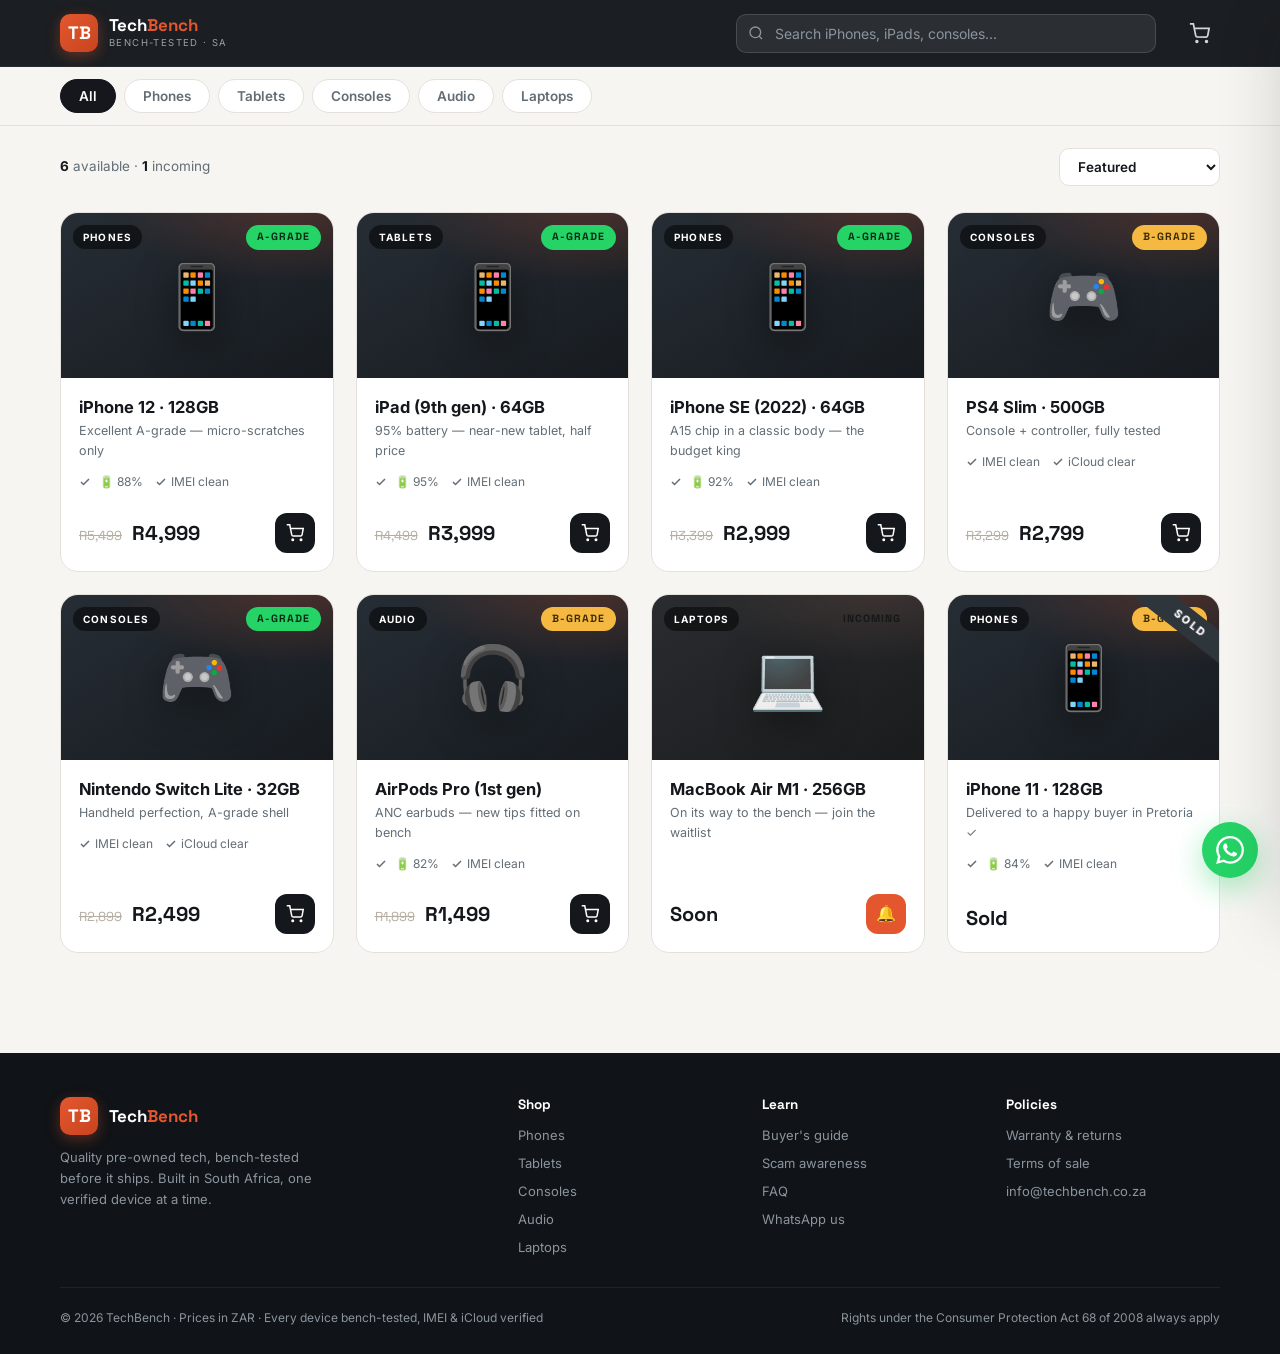
==== store/index.html @ cd95a1be "Add TechBench Store: JS storefront — catalog w/ filter+sort+search, product details, cart w/ localSt" ====
<!DOCTYPE html>
<html lang="en-ZA">
<head>
<meta charset="UTF-8">
<meta name="viewport" content="width=device-width, initial-scale=1.0">
<title>TechBench Store — Bench-Tested Pre-Owned Tech, South Africa</title>
<meta name="description" content="Shop quality pre-owned iPhones, iPads and tech in South Africa. Every device bench-tested, IMEI verified, honest grades, free delivery, warranty. Checkout via WhatsApp.">
<meta name="theme-color" content="#14171b">
<meta property="og:title" content="TechBench Store — Bench-Tested Pre-Owned Tech">
<meta property="og:description" content="Quality pre-owned tech, bench-tested before it ships. Free delivery, warranty, WhatsApp checkout.">
<meta property="og:type" content="website">
<link rel="icon" href="data:image/svg+xml,<svg xmlns='http://www.w3.org/2000/svg' viewBox='0 0 100 100'><rect width='100' height='100' rx='20' fill='%23e4572e'/><text x='50' y='68' font-size='52' font-weight='bold' font-family='Arial' fill='white' text-anchor='middle'>TB</text></svg>">
<link rel="preconnect" href="https://fonts.googleapis.com">
<link rel="preconnect" href="https://fonts.gstatic.com" crossorigin>
<link href="https://fonts.googleapis.com/css2?family=Space+Grotesk:wght@400;500;600;700&family=Inter:wght@400;500;600;700;800&display=swap" rel="stylesheet">
<link rel="stylesheet" href="css/styles.css">
</head>
<body>

<!-- ============ HEADER ============ -->
<header class="store-header">
  <div class="wrap header-row">
    <a class="brand" href="#/" data-link>
      <div class="logo">TB</div>
      <div>
        <div class="brand-name">Tech<span>Bench</span></div>
        <div class="brand-tag">Bench-tested · SA</div>
      </div>
    </a>
    <div class="header-search">
      <svg class="s-ic" viewBox="0 0 24 24" fill="none" stroke="currentColor" stroke-width="2"><circle cx="11" cy="11" r="8"/><path d="M21 21l-4.35-4.35"/></svg>
      <input type="search" id="search-input" placeholder="Search iPhones, iPads, consoles..." autocomplete="off">
    </div>
    <div class="header-actions">
      <button class="icon-btn" id="open-cart" aria-label="Open cart">
        <svg viewBox="0 0 24 24" fill="none" stroke="currentColor" stroke-width="2"><circle cx="9" cy="21" r="1"/><circle cx="20" cy="21" r="1"/><path d="M1 1h4l2.68 13.39a2 2 0 002 1.61h9.72a2 2 0 002-1.61L23 6H6"/></svg>
        <span class="cart-count empty" id="cart-count">0</span>
      </button>
    </div>
  </div>
</header>

<!-- ============ CATEGORY CHIPS ============ -->
<div class="chips-bar">
  <div class="chips" id="category-chips"></div>
</div>

<!-- ============ MAIN VIEW (router target) ============ -->
<main id="view" class="wrap"></main>

<!-- ============ FOOTER ============ -->
<footer class="store-footer">
  <div class="wrap">
    <div class="f-grid">
      <div>
        <div class="brand" style="margin-bottom:12px;">
          <div class="logo">TB</div>
          <div><div class="brand-name">Tech<span>Bench</span></div></div>
        </div>
        <p style="max-width:260px;font-size:13px;">Quality pre-owned tech, bench-tested before it ships. Built in South Africa, one verified device at a time.</p>
      </div>
      <div>
        <h4>Shop</h4>
        <ul id="footer-cats"></ul>
      </div>
      <div>
        <h4>Learn</h4>
        <ul>
          <li><a href="https://tx0sh1.github.io/techbench/v2/#guide">Buyer's guide</a></li>
          <li><a href="https://tx0sh1.github.io/techbench/v2/#guide">Scam awareness</a></li>
          <li><a href="https://tx0sh1.github.io/techbench/v2/#faq">FAQ</a></li>
          <li><a href="https://wa.me/27XXXXXXXXX">WhatsApp us</a></li>
        </ul>
      </div>
      <div>
        <h4>Policies</h4>
        <ul>
          <li><a href="https://tx0sh1.github.io/techbench/v2/#faq">Warranty &amp; returns</a></li>
          <li><a href="https://tx0sh1.github.io/techbench/v2/#faq">Terms of sale</a></li>
          <li><a href="mailto:info@techbench.co.za">info@techbench.co.za</a></li>
        </ul>
      </div>
    </div>
    <div class="f-bottom">
      <span>© 2026 TechBench · Prices in ZAR · Every device bench-tested, IMEI &amp; iCloud verified</span>
      <span>Rights under the Consumer Protection Act 68 of 2008 always apply</span>
    </div>
  </div>
</footer>

<!-- ============ CART DRAWER ============ -->
<div class="cart-overlay" id="cart-overlay"></div>
<aside class="cart-drawer" id="cart-drawer">
  <div class="cart-head">
    <h3>Your cart</h3>
    <button class="cart-close" id="cart-close" aria-label="Close cart">✕</button>
  </div>
  <div class="cart-items" id="cart-items"></div>
  <div class="cart-foot" id="cart-foot"></div>
</aside>

<!-- floating WhatsApp -->
<a class="float-wa" href="https://wa.me/27XXXXXXXXX?text=Hi%20TechBench!" aria-label="Chat on WhatsApp">
  <svg viewBox="0 0 24 24" fill="currentColor"><path d="M17.472 14.382c-.297-.149-1.758-.867-2.03-.967-.273-.099-.471-.148-.67.15-.197.297-.767.966-.94 1.164-.173.199-.347.223-.644.075-.297-.15-1.255-.463-2.39-1.475-.883-.788-1.48-1.761-1.653-2.059-.173-.297-.018-.458.13-.606.134-.133.297-.347.446-.52.149-.174.198-.298.298-.497.099-.198.05-.371-.025-.52-.075-.149-.669-1.612-.916-2.207-.242-.579-.487-.5-.669-.51-.173-.008-.371-.01-.57-.01-.198 0-.52.074-.792.372-.272.297-1.04 1.016-1.04 2.479 0 1.462 1.065 2.875 1.213 3.074.149.198 2.096 3.2 5.077 4.487.709.306 1.262.489 1.694.625.712.227 1.36.195 1.871.118.571-.085 1.758-.719 2.006-1.413.248-.694.248-1.289.173-1.413-.074-.124-.272-.198-.57-.347m-5.421 7.403h-.004a9.87 9.87 0 01-5.031-1.378l-.361-.214-3.741.982.998-3.648-.235-.374a9.86 9.86 0 01-1.51-5.26c.001-5.45 4.436-9.884 9.888-9.884 2.64 0 5.122 1.03 6.988 2.898a9.825 9.825 0 012.893 6.994c-.003 5.45-4.437 9.884-9.885 9.884m8.413-18.297A11.815 11.815 0 0012.05 0C5.495 0 .16 5.335.157 11.892c0 2.096.547 4.142 1.588 5.945L.057 24l6.305-1.654a11.882 11.882 0 005.683 1.448h.005c6.554 0 11.89-5.335 11.893-11.893a11.821 11.821 0 00-3.48-8.413z"/></svg>
</a>

<div class="toast-wrap" id="toast-wrap"></div>

<script src="js/data.js"></script>
<script src="js/engine.js"></script>
<script src="js/views/catalog.js"></script>
<script src="js/views/product.js"></script>
<script src="js/views/cart.js"></script>
<script src="js/views/checkout.js"></script>
<script src="js/app.js"></script>
</body>
</html>
---- store/css/styles.css ----
/* ============================================================
   TechBench Store — Design System
   Workbench orange + tool steel + warm paper. Mobile-first.
   ============================================================ */
:root {
  --ink: #14171b;
  --ink-2: #1e2329;
  --paper: #f6f5f2;
  --paper-2: #ffffff;
  --orange: #e4572e;
  --orange-dark: #c7441f;
  --orange-soft: #fdeee8;
  --steel: #2e353b;
  --muted: #626d76;
  --line: #e4e1da;
  --green: #25D366;
  --green-dark: #1da851;
  --gold: #f5b942;
  --red: #d64545;
  --shadow-sm: 0 2px 8px rgba(20,23,27,.06);
  --shadow-md: 0 8px 28px rgba(20,23,27,.10);
  --shadow-lg: 0 20px 60px rgba(20,23,27,.16);
  --radius: 14px;
  --radius-lg: 20px;
  --font-display: 'Space Grotesk', system-ui, sans-serif;
  --font-body: 'Inter', system-ui, -apple-system, sans-serif;
  --header-h: 66px;
}
* { margin: 0; padding: 0; box-sizing: border-box; }
html { scroll-behavior: smooth; }
body {
  font-family: var(--font-body);
  background: var(--paper);
  color: var(--ink);
  line-height: 1.6;
  -webkit-font-smoothing: antialiased;
}
h1,h2,h3,h4 { font-family: var(--font-display); line-height: 1.2; }
a { color: var(--orange); }
button { font-family: var(--font-body); cursor: pointer; }
img { max-width: 100%; display: block; }
.wrap { max-width: 1200px; margin: 0 auto; padding: 0 20px; }
.hidden { display: none !important; }

/* ============ HEADER ============ */
.store-header {
  position: sticky; top: 0; z-index: 200;
  background: rgba(20,23,27,.97);
  backdrop-filter: blur(10px);
  color: #fff;
  border-bottom: 1px solid rgba(255,255,255,.06);
}
.header-row { display: flex; align-items: center; gap: 14px; height: var(--header-h); }
.brand { display: flex; align-items: center; gap: 11px; text-decoration: none; color: #fff; }
.brand .logo {
  width: 38px; height: 38px; border-radius: 10px;
  background: linear-gradient(135deg, var(--orange), var(--orange-dark));
  display: flex; align-items: center; justify-content: center;
  font-family: var(--font-display); font-weight: 700; font-size: 18px;
  box-shadow: 0 4px 14px rgba(228,87,46,.35);
}
.brand-name { font-family: var(--font-display); font-weight: 700; font-size: 17px; line-height: 1.1; }
.brand-name span { color: var(--orange); }
.brand-tag { font-size: 9.5px; color: #9aa3ab; letter-spacing: 1.4px; text-transform: uppercase; }
.header-search { flex: 1; max-width: 420px; margin-left: auto; position: relative; }
.header-search input {
  width: 100%;
  padding: 10px 16px 10px 38px;
  border-radius: 10px;
  border: 1px solid rgba(255,255,255,.14);
  background: rgba(255,255,255,.07);
  color: #fff;
  font-size: 14px;
  outline: none;
  font-family: var(--font-body);
}
.header-search input::placeholder { color: #8b959e; }
.header-search input:focus { border-color: var(--orange); }
.header-search .s-ic {
  position: absolute; left: 12px; top: 50%; transform: translateY(-50%);
  width: 16px; height: 16px; color: #8b959e;
}
.header-actions { display: flex; align-items: center; gap: 8px; margin-left: 8px; }
.icon-btn {
  background: none; border: none; color: #cfd6db;
  width: 42px; height: 42px; border-radius: 10px;
  display: flex; align-items: center; justify-content: center;
  position: relative;
  transition: background .15s;
}
.icon-btn:hover { background: rgba(255,255,255,.08); color: #fff; }
.icon-btn svg { width: 21px; height: 21px; }
.cart-count {
  position: absolute; top: 4px; right: 3px;
  background: var(--orange); color: #fff;
  font-size: 10.5px; font-weight: 800;
  min-width: 18px; height: 18px;
  border-radius: 999px;
  display: flex; align-items: center; justify-content: center;
  padding: 0 5px;
  font-family: var(--font-display);
  border: 2px solid var(--ink);
}
.cart-count.empty { display: none; }

/* ============ CATEGORY CHIPS ============ */
.chips-bar {
  position: sticky; top: var(--header-h); z-index: 150;
  background: rgba(246,245,242,.95);
  backdrop-filter: blur(8px);
  border-bottom: 1px solid var(--line);
  padding: 10px 0;
}
.chips { display: flex; gap: 8px; overflow-x: auto; padding: 2px 20px; max-width: 1200px; margin: 0 auto; scrollbar-width: none; }
.chips::-webkit-scrollbar { display: none; }
.chip {
  white-space: nowrap;
  padding: 8px 18px;
  border-radius: 999px;
  border: 1.5px solid var(--line);
  background: var(--paper-2);
  font-size: 13.5px;
  font-weight: 600;
  color: var(--muted);
  transition: all .15s;
  font-family: var(--font-body);
}
.chip:hover { border-color: var(--orange); color: var(--orange); }
.chip.active { background: var(--ink); color: #fff; border-color: var(--ink); }

/* ============ CATALOG TOOLBAR ============ */
.toolbar { display: flex; align-items: center; gap: 12px; padding: 22px 0 6px; flex-wrap: wrap; }
.toolbar .result-count { font-size: 13.5px; color: var(--muted); margin-right: auto; }
.toolbar .result-count b { color: var(--ink); }
.sort-select {
  padding: 9px 14px;
  border-radius: 10px;
  border: 1.5px solid var(--line);
  background: var(--paper-2);
  font-size: 13.5px;
  font-weight: 600;
  color: var(--ink);
  font-family: var(--font-body);
  outline: none;
  cursor: pointer;
}

/* ============ PRODUCT GRID ============ */
.product-grid {
  display: grid;
  grid-template-columns: repeat(auto-fill, minmax(250px, 1fr));
  gap: 22px;
  padding: 20px 0 60px;
}
.p-card {
  background: var(--paper-2);
  border: 1px solid var(--line);
  border-radius: 18px;
  overflow: hidden;
  display: flex;
  flex-direction: column;
  position: relative;
  transition: transform .2s, box-shadow .2s, border-color .2s;
  animation: card-in .35s ease both;
  cursor: pointer;
}
@keyframes card-in { from { opacity: 0; transform: translateY(14px); } to { opacity: 1; transform: none; } }
.p-card:hover { transform: translateY(-4px); box-shadow: var(--shadow-md); border-color: rgba(228,87,46,.3); }
.p-card.sold { opacity: .65; }
.p-card.sold::after {
  content: "SOLD"; position: absolute; top: 16px; right: -34px;
  background: var(--steel); color: #fff;
  font-weight: 800; font-size: 11px; letter-spacing: 2px;
  padding: 4px 44px; transform: rotate(38deg);
  z-index: 5;
}
.p-card.incoming .p-visual { filter: saturate(.4); }
.p-visual {
  height: 165px;
  background:
    radial-gradient(300px 130px at 85% -5%, rgba(228,87,46,.22), transparent 60%),
    linear-gradient(150deg, #262d34, #171b20);
  display: flex; align-items: center; justify-content: center;
  position: relative;
  overflow: hidden;
}
.p-visual .p-emoji { font-size: 62px; filter: drop-shadow(0 10px 20px rgba(0,0,0,.4)); transition: transform .3s; }
.p-card:hover .p-emoji { transform: scale(1.08); }
.p-visual .p-cat {
  position: absolute; top: 12px; left: 12px;
  background: rgba(0,0,0,.5); backdrop-filter: blur(4px);
  color: #fff; font-size: 10px; font-weight: 700; letter-spacing: 1.2px; text-transform: uppercase;
  padding: 4px 10px; border-radius: 999px;
}
.p-grade {
  position: absolute; top: 12px; right: 12px;
  font-size: 10.5px; font-weight: 800; letter-spacing: 1px;
  padding: 4px 11px; border-radius: 999px;
  font-family: var(--font-display);
}
.p-grade.gA { background: var(--green); color: #062b14; }
.p-grade.gB { background: var(--gold); color: #3d2c00; }
.p-grade.gC { background: var(--red); color: #fff; }
.p-body { padding: 16px 18px 18px; display: flex; flex-direction: column; flex: 1; }
.p-title { font-size: 16.5px; font-weight: 700; }
.p-sub { color: var(--muted); font-size: 12.5px; margin-top: 1px; }
.p-specs { display: flex; flex-wrap: wrap; gap: 5px 12px; margin: 11px 0; font-size: 12px; color: var(--muted); }
.p-specs span { display: inline-flex; align-items: center; gap: 4px; }
.p-specs .ok { color: var(--green); font-weight: 800; }
.p-bottom { display: flex; align-items: center; justify-content: space-between; margin-top: auto; padding-top: 10px; }
.p-price { font-family: var(--font-display); font-weight: 700; font-size: 20px; }
.p-price .was { font-size: 13px; color: #b5ada1; text-decoration: line-through; font-weight: 400; margin-right: 5px; }
.p-add {
  width: 40px; height: 40px; border-radius: 12px;
  border: none;
  background: var(--ink); color: #fff;
  display: flex; align-items: center; justify-content: center;
  transition: all .15s;
}
.p-add:hover { background: var(--orange); transform: scale(1.06); }
.p-add svg { width: 18px; height: 18px; }
.p-add.added { background: var(--green); }

/* ============ PRODUCT DETAIL ============ */
.detail { display: grid; grid-template-columns: 1fr 1fr; gap: 44px; padding: 34px 0 60px; align-items: start; }
.detail-visual {
  border-radius: var(--radius-lg);
  background:
    radial-gradient(400px 300px at 50% 0%, rgba(228,87,46,.18), transparent 65%),
    linear-gradient(160deg, #232a31, #14181c);
  min-height: 420px;
  display: flex; align-items: center; justify-content: center;
  position: sticky; top: calc(var(--header-h) + 70px);
}
.detail-visual .big-emoji { font-size: 130px; filter: drop-shadow(0 24px 44px rgba(0,0,0,.5)); }
.detail-badges { position: absolute; top: 18px; left: 18px; display: flex; gap: 8px; flex-wrap: wrap; }
.detail-info h1 { font-size: clamp(26px, 3.6vw, 38px); letter-spacing: -.5px; }
.detail-info .d-sub { color: var(--muted); font-size: 15px; margin-top: 4px; }
.d-price-row { display: flex; align-items: baseline; gap: 12px; margin: 18px 0 4px; }
.d-price { font-family: var(--font-display); font-size: 34px; font-weight: 700; }
.d-was { font-size: 18px; color: #b5ada1; text-decoration: line-through; }
.d-save { background: var(--orange-soft); color: var(--orange-dark); font-weight: 700; font-size: 12.5px; padding: 4px 12px; border-radius: 999px; }
.d-free { color: var(--green-dark); font-weight: 700; font-size: 13.5px; margin-bottom: 18px; }
.d-actions { display: flex; gap: 12px; flex-wrap: wrap; margin: 20px 0; }
.btn {
  display: inline-flex; align-items: center; justify-content: center; gap: 9px;
  padding: 14px 24px;
  border-radius: 12px;
  font-weight: 700; font-size: 14.5px;
  text-decoration: none; border: none;
  transition: transform .15s, box-shadow .15s, background .15s;
  font-family: var(--font-body);
}
.btn:hover { transform: translateY(-2px); }
.btn-orange { background: var(--orange); color: #fff; box-shadow: 0 6px 20px rgba(228,87,46,.3); }
.btn-orange:hover { background: var(--orange-dark); }
.btn-wa { background: var(--green); color: #062b14; }
.btn-wa:hover { background: #1fbf5a; }
.btn-ghost { background: transparent; border: 1.5px solid var(--line); color: var(--ink); }
.btn-ghost:hover { border-color: var(--ink); }
.btn-block { width: 100%; }
.d-section { margin-top: 26px; padding-top: 22px; border-top: 1px solid var(--line); }
.d-section h3 { font-size: 17px; margin-bottom: 12px; display: flex; align-items: center; gap: 8px; }
.d-section h3 .tick { color: var(--green); }
.spec-table { width: 100%; font-size: 14px; border-collapse: collapse; }
.spec-table td { padding: 8px 4px; border-bottom: 1px dashed var(--line); }
.spec-table td:first-child { color: var(--muted); width: 45%; }
.spec-table td:last-child { font-weight: 600; text-align: right; }
.bench-list { display: grid; grid-template-columns: 1fr 1fr; gap: 7px 16px; }
.bench-list div { display: flex; gap: 8px; font-size: 13.5px; align-items: flex-start; }
.bench-list .ok { color: var(--green); font-weight: 800; flex-shrink: 0; }
.d-notes { background: var(--orange-soft); border-radius: 12px; padding: 16px; font-size: 13.5px; color: #7a3a22; }

/* ============ CART DRAWER ============ */
.cart-overlay {
  position: fixed; inset: 0; z-index: 400;
  background: rgba(10,12,14,.6);
  backdrop-filter: blur(3px);
  opacity: 0; pointer-events: none;
  transition: opacity .25s;
}
.cart-overlay.open { opacity: 1; pointer-events: auto; }
.cart-drawer {
  position: fixed; top: 0; right: 0; bottom: 0; z-index: 410;
  width: min(430px, 100vw);
  background: var(--paper-2);
  box-shadow: var(--shadow-lg);
  transform: translateX(100%);
  transition: transform .3s cubic-bezier(.2,.8,.2,1);
  display: flex; flex-direction: column;
}
.cart-drawer.open { transform: none; }
.cart-head { display: flex; align-items: center; justify-content: space-between; padding: 20px 22px; border-bottom: 1px solid var(--line); }
.cart-head h3 { font-size: 18px; }
.cart-close { background: none; border: none; font-size: 22px; color: var(--muted); width: 34px; height: 34px; border-radius: 8px; }
.cart-close:hover { background: var(--paper); color: var(--ink); }
.cart-items { flex: 1; overflow-y: auto; padding: 10px 22px; }
.cart-item { display: flex; gap: 14px; padding: 16px 0; border-bottom: 1px solid var(--line); align-items: center; }
.ci-emoji { width: 52px; height: 52px; border-radius: 12px; background: var(--paper); display: flex; align-items: center; justify-content: center; font-size: 26px; flex-shrink: 0; }
.ci-info { flex: 1; min-width: 0; }
.ci-title { font-weight: 700; font-size: 14px; white-space: nowrap; overflow: hidden; text-overflow: ellipsis; }
.ci-sub { color: var(--muted); font-size: 12px; }
.ci-price { font-weight: 700; font-size: 14px; font-family: var(--font-display); margin-top: 3px; }
.ci-qty { display: flex; align-items: center; gap: 8px; margin-top: 6px; }
.qty-btn {
  width: 26px; height: 26px; border-radius: 7px;
  border: 1px solid var(--line); background: var(--paper-2);
  font-weight: 700; font-size: 14px; color: var(--ink);
  display: flex; align-items: center; justify-content: center;
  line-height: 1;
}
.qty-btn:hover { border-color: var(--orange); color: var(--orange); }
.ci-qty .q { font-weight: 700; font-size: 13.5px; min-width: 18px; text-align: center; }
.ci-remove { background: none; border: none; color: #c0b8ac; font-size: 17px; padding: 6px; align-self: flex-start; }
.ci-remove:hover { color: var(--red); }
.cart-empty { text-align: center; padding: 60px 20px; color: var(--muted); }
.cart-empty .big { font-size: 44px; margin-bottom: 10px; }
.cart-foot { border-top: 1px solid var(--line); padding: 18px 22px 22px; }
.cart-total { display: flex; justify-content: space-between; font-size: 17px; font-weight: 800; font-family: var(--font-display); margin-bottom: 12px; }
.cart-total small { display: block; font-size: 11.5px; color: var(--muted); font-weight: 400; font-family: var(--font-body); }
.cart-note { font-size: 11.5px; color: var(--muted); text-align: center; margin-top: 10px; }

/* ============ CHECKOUT ============ */
.checkout { max-width: 640px; margin: 0 auto; padding: 30px 0 70px; }
.checkout h1 { font-size: 26px; margin-bottom: 6px; }
.checkout .c-sub { color: var(--muted); font-size: 14px; margin-bottom: 26px; }
.form-group { margin-bottom: 18px; }
.form-group label { display: block; font-size: 13px; font-weight: 700; margin-bottom: 6px; }
.form-group input, .form-group select, .form-group textarea {
  width: 100%;
  padding: 13px 16px;
  border: 1.5px solid var(--line);
  border-radius: 11px;
  font-size: 14.5px;
  font-family: var(--font-body);
  outline: none;
  background: var(--paper-2);
  transition: border-color .15s;
}
.form-group input:focus, .form-group select:focus, .form-group textarea:focus { border-color: var(--orange); }
.form-row { display: grid; grid-template-columns: 1fr 1fr; gap: 14px; }
.delivery-options { display: grid; gap: 10px; }
.delivery-opt {
  border: 1.5px solid var(--line);
  border-radius: 12px;
  padding: 14px 16px;
  display: flex; gap: 12px; align-items: center;
  cursor: pointer;
  transition: border-color .15s, background .15s;
}
.delivery-opt:hover { border-color: var(--orange); }
.delivery-opt.selected { border-color: var(--orange); background: var(--orange-soft); }
.delivery-opt input { accent-color: var(--orange); }
.delivery-opt b { display: block; font-size: 14px; }
.delivery-opt small { color: var(--muted); font-size: 12px; }
.order-summary { background: var(--paper); border-radius: 14px; padding: 18px; margin: 22px 0; }
.order-summary h4 { font-size: 14px; margin-bottom: 10px; }
.os-row { display: flex; justify-content: space-between; font-size: 13.5px; padding: 4px 0; }
.os-row.total { border-top: 1px solid var(--line); margin-top: 8px; padding-top: 10px; font-weight: 800; font-size: 16px; font-family: var(--font-display); }
.checkout-note { font-size: 12px; color: var(--muted); text-align: center; margin-top: 14px; line-height: 1.5; }

/* ============ TOASTS ============ */
.toast-wrap { position: fixed; bottom: 24px; left: 50%; transform: translateX(-50%); z-index: 500; display: flex; flex-direction: column; gap: 8px; align-items: center; pointer-events: none; }
.toast {
  background: var(--ink); color: #fff;
  padding: 12px 22px; border-radius: 999px;
  font-size: 13.5px; font-weight: 600;
  box-shadow: var(--shadow-md);
  display: flex; align-items: center; gap: 8px;
  animation: toast-in .3s ease both;
  max-width: 90vw;
}
.toast .t-ic { color: var(--green); }
@keyframes toast-in { from { opacity: 0; transform: translateY(12px); } to { opacity: 1; transform: none; } }

/* ============ FLOATING WA ============ */
.float-wa {
  position: fixed; bottom: 22px; right: 22px; z-index: 300;
  width: 56px; height: 56px; border-radius: 50%;
  background: var(--green);
  display: flex; align-items: center; justify-content: center;
  box-shadow: 0 10px 30px rgba(37,211,102,.4);
  transition: transform .2s;
}
.float-wa:hover { transform: scale(1.08); }
.float-wa svg { width: 28px; height: 28px; color: #fff; }

/* ============ FOOTER ============ */
.store-footer { background: #101317; color: #8b959e; padding: 44px 0 26px; margin-top: 40px; font-size: 13px; }
.store-footer .f-grid { display: grid; grid-template-columns: 2fr 1fr 1fr 1fr; gap: 30px; margin-bottom: 30px; }
.store-footer h4 { color: #fff; font-size: 13.5px; margin-bottom: 12px; }
.store-footer ul { list-style: none; display: grid; gap: 7px; }
.store-footer a { color: #8b959e; text-decoration: none; }
.store-footer a:hover { color: var(--orange); }
.store-footer .f-bottom { border-top: 1px solid rgba(255,255,255,.07); padding-top: 20px; display: flex; flex-wrap: wrap; gap: 8px 20px; justify-content: space-between; font-size: 12px; }

/* ============ RESPONSIVE ============ */
@media (max-width: 900px) {
  .detail { grid-template-columns: 1fr; gap: 24px; }
  .detail-visual { position: static; min-height: 300px; }
  .detail-visual .big-emoji { font-size: 90px; }
  .store-footer .f-grid { grid-template-columns: 1fr 1fr; }
  .header-search { display: none; }
}
@media (max-width: 560px) {
  .form-row { grid-template-columns: 1fr; }
  .bench-list { grid-template-columns: 1fr; }
  .product-grid { grid-template-columns: repeat(2, 1fr); gap: 12px; }
  .p-visual { height: 120px; }
  .p-visual .p-emoji { font-size: 44px; }
  .p-body { padding: 12px; }
  .p-title { font-size: 14px; }
  .p-sub { font-size: 11px; }
  .p-price { font-size: 16px; }
  .p-add { width: 34px; height: 34px; }
  .p-specs { display: none; }
  .store-footer .f-grid { grid-template-columns: 1fr; gap: 20px; }
}
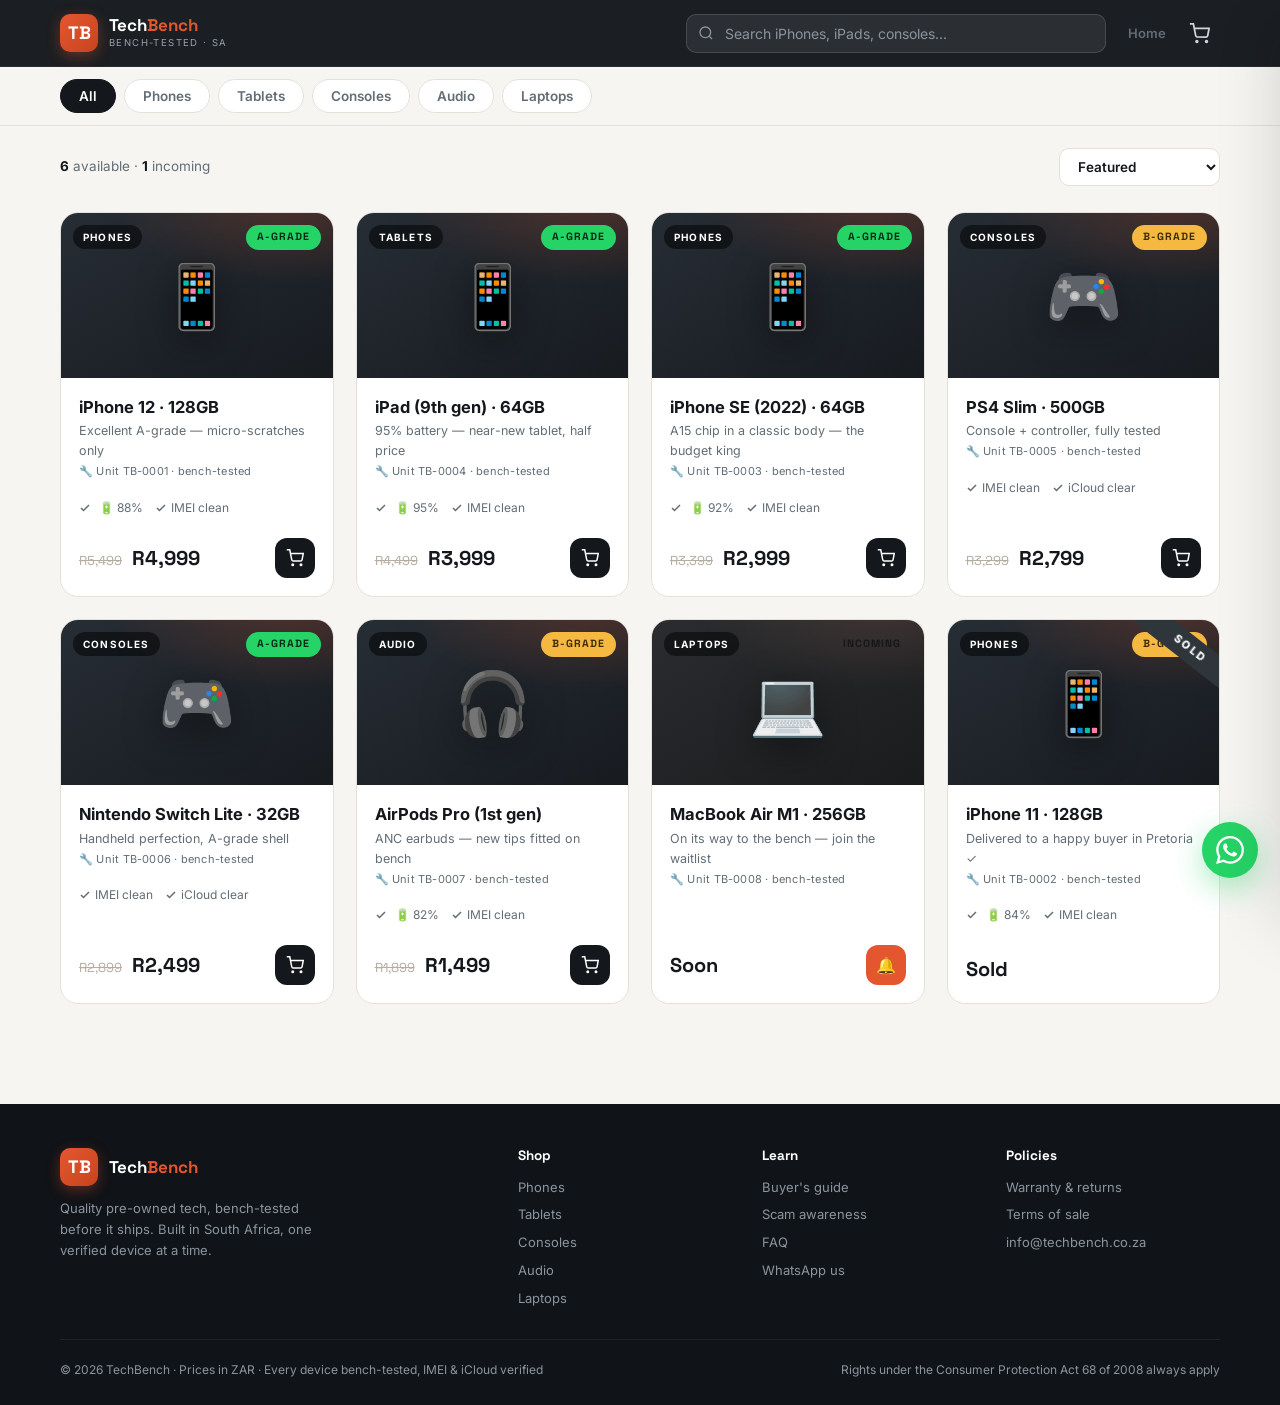
==== commit c6180731: "Trust stack + real WA number (064 792 8206): bench certificates w/ unit serials & print, grading gui" ====
--- a/store/index.html
+++ b/store/index.html
@@ -7,8 +7,18 @@
 <meta name="description" content="Shop quality pre-owned iPhones, iPads and tech in South Africa. Every device bench-tested, IMEI verified, honest grades, free delivery, warranty. Checkout via WhatsApp.">
 <meta name="theme-color" content="#14171b">
 <meta property="og:title" content="TechBench Store — Bench-Tested Pre-Owned Tech">
-<meta property="og:description" content="Quality pre-owned tech, bench-tested before it ships. Free delivery, warranty, WhatsApp checkout.">
+<meta property="og:description" content="Quality pre-owned tech, bench-tested before it ships. Free delivery, warranty, WhatsApp checkout. WhatsApp 064 792 8206.">
 <meta property="og:type" content="website">
+<meta property="og:image" content="https://tx0sh1.github.io/techbench/store/assets/og-cover.png">
+<meta property="og:image:width" content="1200">
+<meta property="og:image:height" content="630">
+<meta property="og:image:alt" content="TechBench — bench-tested pre-owned tech in South Africa">
+<meta property="og:url" content="https://tx0sh1.github.io/techbench/store/">
+<meta property="og:locale" content="en_ZA">
+<meta name="twitter:card" content="summary_large_image">
+<meta name="twitter:title" content="TechBench Store — Bench-Tested Pre-Owned Tech">
+<meta name="twitter:description" content="Quality pre-owned tech, bench-tested before it ships. Free delivery, warranty, WhatsApp checkout.">
+<meta name="twitter:image" content="https://tx0sh1.github.io/techbench/store/assets/og-cover.png">
 <link rel="icon" href="data:image/svg+xml,<svg xmlns='http://www.w3.org/2000/svg' viewBox='0 0 100 100'><rect width='100' height='100' rx='20' fill='%23e4572e'/><text x='50' y='68' font-size='52' font-weight='bold' font-family='Arial' fill='white' text-anchor='middle'>TB</text></svg>">
 <link rel="preconnect" href="https://fonts.googleapis.com">
 <link rel="preconnect" href="https://fonts.gstatic.com" crossorigin>
@@ -32,6 +42,7 @@
       <input type="search" id="search-input" placeholder="Search iPhones, iPads, consoles..." autocomplete="off">
     </div>
     <div class="header-actions">
+      <a href="../" class="home-link" style="color:var(--muted);text-decoration:none;font-size:13px;font-weight:600;margin-right:4px;white-space:nowrap;">Home</a>
       <button class="icon-btn" id="open-cart" aria-label="Open cart">
         <svg viewBox="0 0 24 24" fill="none" stroke="currentColor" stroke-width="2"><circle cx="9" cy="21" r="1"/><circle cx="20" cy="21" r="1"/><path d="M1 1h4l2.68 13.39a2 2 0 002 1.61h9.72a2 2 0 002-1.61L23 6H6"/></svg>
         <span class="cart-count empty" id="cart-count">0</span>
@@ -69,7 +80,7 @@
           <li><a href="https://tx0sh1.github.io/techbench/v2/#guide">Buyer's guide</a></li>
           <li><a href="https://tx0sh1.github.io/techbench/v2/#guide">Scam awareness</a></li>
           <li><a href="https://tx0sh1.github.io/techbench/v2/#faq">FAQ</a></li>
-          <li><a href="https://wa.me/27XXXXXXXXX">WhatsApp us</a></li>
+          <li><a href="https://wa.me/27647928206">WhatsApp us</a></li>
         </ul>
       </div>
       <div>
@@ -100,7 +111,7 @@
 </aside>
 
 <!-- floating WhatsApp -->
-<a class="float-wa" href="https://wa.me/27XXXXXXXXX?text=Hi%20TechBench!" aria-label="Chat on WhatsApp">
+<a class="float-wa" href="https://wa.me/27647928206?text=Hi%20TechBench!" aria-label="Chat on WhatsApp">
   <svg viewBox="0 0 24 24" fill="currentColor"><path d="M17.472 14.382c-.297-.149-1.758-.867-2.03-.967-.273-.099-.471-.148-.67.15-.197.297-.767.966-.94 1.164-.173.199-.347.223-.644.075-.297-.15-1.255-.463-2.39-1.475-.883-.788-1.48-1.761-1.653-2.059-.173-.297-.018-.458.13-.606.134-.133.297-.347.446-.52.149-.174.198-.298.298-.497.099-.198.05-.371-.025-.52-.075-.149-.669-1.612-.916-2.207-.242-.579-.487-.5-.669-.51-.173-.008-.371-.01-.57-.01-.198 0-.52.074-.792.372-.272.297-1.04 1.016-1.04 2.479 0 1.462 1.065 2.875 1.213 3.074.149.198 2.096 3.2 5.077 4.487.709.306 1.262.489 1.694.625.712.227 1.36.195 1.871.118.571-.085 1.758-.719 2.006-1.413.248-.694.248-1.289.173-1.413-.074-.124-.272-.198-.57-.347m-5.421 7.403h-.004a9.87 9.87 0 01-5.031-1.378l-.361-.214-3.741.982.998-3.648-.235-.374a9.86 9.86 0 01-1.51-5.26c.001-5.45 4.436-9.884 9.888-9.884 2.64 0 5.122 1.03 6.988 2.898a9.825 9.825 0 012.893 6.994c-.003 5.45-4.437 9.884-9.885 9.884m8.413-18.297A11.815 11.815 0 0012.05 0C5.495 0 .16 5.335.157 11.892c0 2.096.547 4.142 1.588 5.945L.057 24l6.305-1.654a11.882 11.882 0 005.683 1.448h.005c6.554 0 11.89-5.335 11.893-11.893a11.821 11.821 0 00-3.48-8.413z"/></svg>
 </a>
 
--- a/store/css/styles.css
+++ b/store/css/styles.css
@@ -416,3 +416,86 @@
   .p-specs { display: none; }
   .store-footer .f-grid { grid-template-columns: 1fr; gap: 20px; }
 }
+
+/* ============================================================
+   Trust stack additions — bench certificate, grades, modal,
+   photos, unit serials, print view
+   ============================================================ */
+
+/* unit serial line under card title */
+.p-unit { font-size: 11px; color: var(--muted); margin: 2px 0 6px; letter-spacing: .02em; }
+
+/* real photo on cards */
+.card-photo {
+  width: 100%; height: 100%; object-fit: cover;
+  display: block;
+}
+.p-visual .card-photo { position: absolute; inset: 0; border-radius: 14px 14px 0 0; }
+
+/* detail photo */
+.detail-photo {
+  width: 100%; max-height: 340px; object-fit: cover;
+  border-radius: 16px; display: block;
+}
+
+/* bench certificate block */
+.cert {
+  border: 1.5px solid rgba(228,87,46,.25);
+  background: linear-gradient(180deg, rgba(228,87,46,.05), transparent 60%);
+  border-radius: 14px; padding: 16px 18px;
+}
+.cert-head { display: flex; align-items: flex-start; justify-content: space-between; gap: 12px; margin-bottom: 10px; }
+.cert-unit { font-size: 12px; color: var(--muted); }
+.cert-stamp {
+  flex-shrink: 0; font-weight: 800; font-size: 12px; letter-spacing: .08em;
+  color: var(--green); border: 2px solid var(--green);
+  padding: 5px 10px; border-radius: 8px; transform: rotate(-4deg);
+}
+.cert-foot {
+  display: flex; align-items: center; justify-content: space-between;
+  gap: 10px; margin-top: 12px; font-size: 12px; color: var(--muted);
+  flex-wrap: wrap;
+}
+.btn-small { padding: 6px 12px; font-size: 12px; border-radius: 8px; }
+
+/* grade explainer link */
+.grade-link {
+  margin-top: 10px; background: none; border: none; cursor: pointer;
+  color: var(--bench); font-size: 12.5px; text-decoration: underline;
+  font-family: inherit;
+}
+
+/* modal */
+.modal-wrap {
+  position: fixed; inset: 0; background: rgba(10,12,14,.66);
+  display: flex; align-items: center; justify-content: center;
+  z-index: 999; padding: 20px;
+  animation: fadeIn .18s ease;
+}
+.modal-card {
+  background: var(--paper); color: var(--ink);
+  border-radius: 18px; max-width: 440px; width: 100%;
+  padding: 26px; position: relative;
+  box-shadow: 0 24px 60px rgba(0,0,0,.4);
+  animation: popIn .2s ease;
+}
+.modal-card h3 { margin: 0 0 10px; }
+.modal-close {
+  position: absolute; top: 12px; right: 14px;
+  background: none; border: none; font-size: 18px;
+  cursor: pointer; color: var(--muted);
+}
+@keyframes fadeIn { from { opacity: 0; } to { opacity: 1; } }
+@keyframes popIn { from { transform: scale(.96); opacity: 0; } to { transform: scale(1); opacity: 1; } }
+
+/* print: only show the certificate */
+@media print {
+  body * { visibility: hidden !important; }
+  #bench-cert, #bench-cert * { visibility: visible !important; }
+  #bench-cert {
+    position: absolute; left: 0; top: 0; width: 100%;
+    border: 2px solid #1a1d21 !important; background: #fff !important;
+  }
+  .cert-stamp { color: #1a1d21 !important; border-color: #1a1d21 !important; }
+  .btn { display: none !important; }
+}
